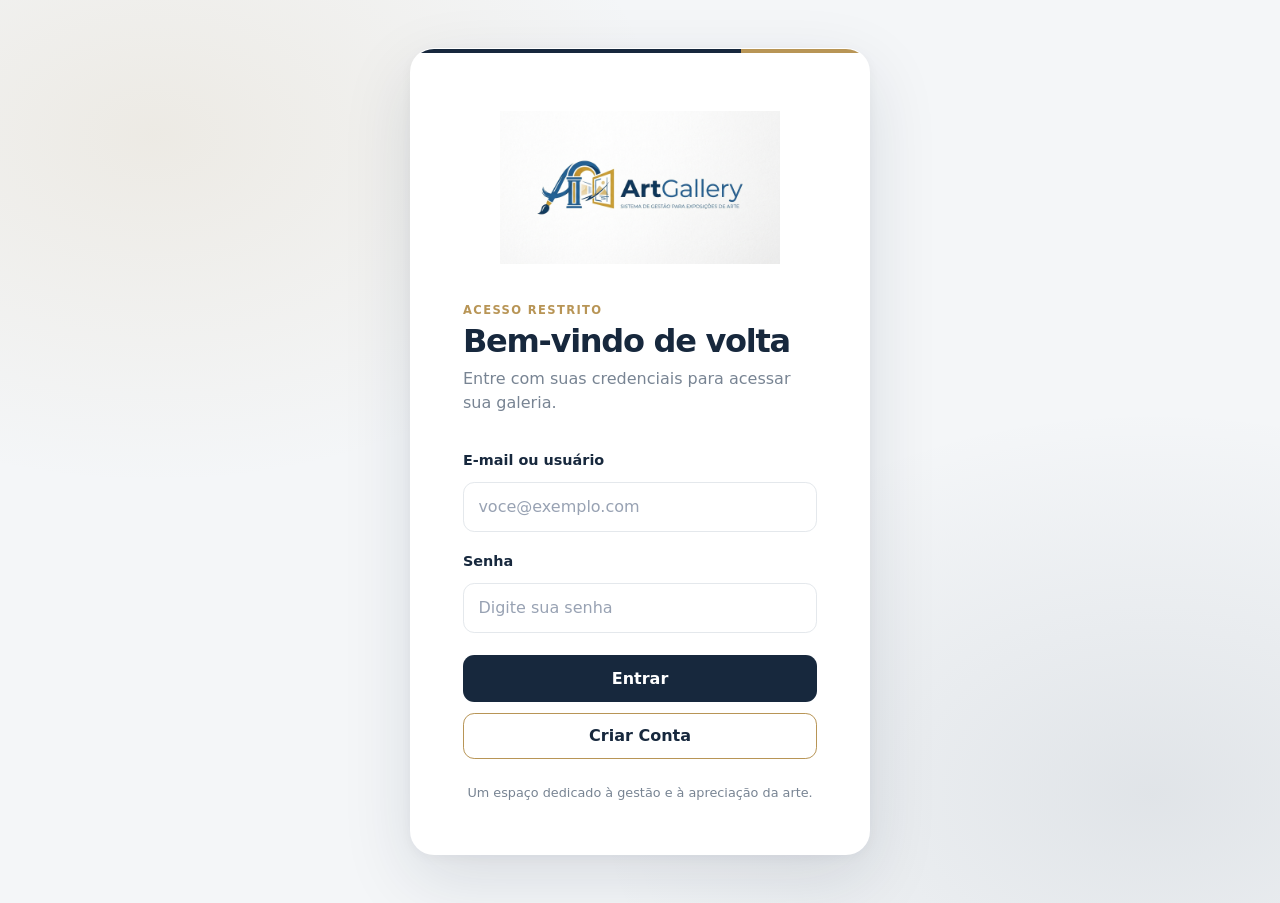
==== index.html @ b185a0e7 ":wq" ====
<!doctype html>
<html lang="pt-BR">
<head>
  <meta charset="utf-8">
  <meta name="viewport" content="width=device-width, initial-scale=1">
  <meta name="theme-color" content="#f4f6f8">
  <meta name="description" content="Acesse o ArtGallery, sistema de gestão para exposições de arte.">
  <title>Entrar | ArtGallery</title>
  <link rel="stylesheet" href="css/style.css">
  <script src="js/api.js" defer></script>
  <script src="js/login.js" defer></script>
</head>
<body class="auth-page">
  <main class="auth-card">
    <div class="logo-container">
      <img src="css/assets/logo.png" alt="ArtGallery Logo" class="logo-img">
    </div>

    <section id="login-view" class="auth-view" aria-labelledby="login-heading">
      <div class="page-heading">
        <p class="eyebrow">ACESSO RESTRITO</p>
        <h1 id="login-heading">Bem-vindo de volta</h1>
        <p class="muted">Entre com suas credenciais para acessar sua galeria.</p>
      </div>

      <form id="login-form" class="form-stack">
        <label for="username">E-mail ou usuário</label>
        <input id="username" name="username" type="text" autocomplete="username"
          placeholder="voce@exemplo.com" aria-describedby="login-message" required>

        <label for="password">Senha</label>
        <input id="password" name="password" type="password" autocomplete="current-password"
          placeholder="Digite sua senha" aria-describedby="login-message" required>

        <p id="login-message" class="message" role="alert" aria-live="polite" hidden></p>
        <button id="login-button" class="button button-primary button-wide" type="submit">
          Entrar
        </button>
        <button id="show-register" class="button button-outline button-wide" type="button">
          Criar Conta
        </button>
      </form>
    </section>

    <section id="register-view" class="auth-view" aria-labelledby="register-heading" hidden>
      <div class="page-heading">
        <p class="eyebrow">JUNTE-SE À GALERIA</p>
        <h1 id="register-heading">Cadastro de Novo Usuário</h1>
        <p class="muted">Crie seu acesso para acompanhar e gerir exposições.</p>
      </div>

      <form id="register-form" class="form-stack">
        <label for="register-name">Nome completo</label>
        <input id="register-name" name="nome" type="text" autocomplete="name"
          placeholder="Seu nome completo" required>

        <label for="register-cpf">CPF</label>
        <input id="register-cpf" name="cpf" type="text" inputmode="numeric"
          autocomplete="off" placeholder="000.000.000-00"
          aria-describedby="cpf-hint" maxlength="14" required>
        <small id="cpf-hint" class="muted">Digite os 11 números do CPF.</small>

        <label for="register-birthdate">Data de nascimento</label>
        <input id="register-birthdate" name="dataNascimento" type="date"
          autocomplete="bday" required>

        <label for="register-password">Senha</label>
        <input id="register-password" name="senha" type="password" autocomplete="new-password"
          placeholder="Crie uma senha" minlength="8" required>

        <label for="register-company-id">ID da empresa</label>
        <input id="register-company-id" name="empresa_id" type="number" inputmode="numeric"
          min="0" step="1" placeholder="Ex.: 1" required>

        <p id="register-message" class="message" role="status" aria-live="polite" hidden></p>
        <button id="register-button" class="button button-primary button-wide" type="submit">
          Cadastre-se
        </button>
        <button id="show-login" class="button button-outline button-wide" type="button">
          Já tenho uma conta. Voltar ao Login
        </button>
      </form>
    </section>

    <p class="auth-footnote">Um espaço dedicado à gestão e à apreciação da arte.</p>
  </main>
</body>
</html>
---- css/style.css ----
:root {
  color-scheme: light;
  --color-primary: #4f46e5;
  --color-primary-dark: #4338ca;
  --color-text: #172033;
  --color-muted: #667085;
  --color-surface: #ffffff;
  --color-background: #f4f7fb;
  --color-border: #e5e9f2;
  --color-danger: #b42318;
  --color-danger-background: #fef3f2;
  --font-family: Inter, ui-sans-serif, system-ui, -apple-system, BlinkMacSystemFont, "Segoe UI", sans-serif;
  --space-1: 0.5rem;
  --space-2: 1rem;
  --space-3: 1.5rem;
  --space-4: 2rem;
  --radius-card: 1.25rem;
  --shadow-card: 0 18px 50px rgb(23 32 51 / 8%);
}

* {
  box-sizing: border-box;
}

body {
  min-width: 320px;
  min-height: 100vh;
  margin: 0;
  background: var(--color-background);
  color: var(--color-text);
  font-family: var(--font-family);
  line-height: 1.5;
}

button,
input {
  font: inherit;
}

.auth-page {
  --color-primary: #b89556;
  --color-primary-dark: #a17d40;
  --color-text: #17283d;
  --color-muted: #788493;
  --color-surface: #fff;
  --color-background: #f4f6f8;
  --color-border: #e4e8ec;
  --shadow-card: 0 24px 70px rgb(20 37 56 / 12%), 0 3px 12px rgb(20 37 56 / 4%);

  display: grid;
  place-items: center;
  padding: clamp(1.25rem, 5vw, 3rem);
  background:
    radial-gradient(ellipse at 12% 15%, rgb(184 149 86 / 12%), transparent 32rem),
    radial-gradient(ellipse at 90% 88%, rgb(27 49 72 / 9%), transparent 35rem),
    var(--color-background);
}

.auth-card {
  position: relative;
  overflow: hidden;
  width: min(100%, 460px);
  padding: clamp(1.75rem, 7vw, 3.25rem);
  border: 1px solid rgb(255 255 255 / 90%);
  border-radius: 1.5rem;
  background: var(--color-surface);
  box-shadow: var(--shadow-card);
}

.auth-view[hidden] {
  display: none;
}

.auth-card::before {
  position: absolute;
  inset: 0 0 auto;
  height: 4px;
  background: linear-gradient(90deg, #17283d 0 72%, #b89556 72%);
  content: "";
}

.logo-container {
  width: 100%;
  margin: 10px auto 15px;
  text-align: center;
}

.logo-img {
  display: block;
  width: 85%;
  max-width: 280px;
  height: auto;
  margin: 0 auto;
  object-fit: contain;
}

.brand {
  display: inline-flex;
  align-items: center;
  gap: 0.7rem;
  color: var(--color-text);
  font-size: 1rem;
  font-weight: 750;
  text-decoration: none;
}

.brand-mark {
  display: grid;
  width: 2.25rem;
  height: 2.25rem;
  place-items: center;
  border-radius: 0.75rem;
  background: var(--color-primary);
  color: #fff;
  font-weight: 800;
}

.page-heading {
  margin: 2.4rem 0 1.65rem;
}

.page-heading h1 {
  margin: 0.25rem 0;
  font-size: clamp(1.7rem, 5vw, 2rem);
  letter-spacing: -0.04em;
  line-height: 1.15;
}

.eyebrow {
  margin: 0;
  color: var(--color-primary);
  font-size: 0.72rem;
  font-weight: 800;
  letter-spacing: 0.12em;
}

.muted {
  margin: 0.4rem 0 0;
  color: var(--color-muted);
}

.form-stack {
  display: grid;
  gap: 0.65rem;
}

.form-stack label {
  margin-top: 0.55rem;
  font-size: 0.9rem;
  font-weight: 650;
}

.form-stack input {
  width: 100%;
  min-height: 3rem;
  padding: 0.75rem 0.9rem;
  border: 1px solid var(--color-border);
  border-radius: 0.7rem;
  background: #fff;
  color: var(--color-text);
}

.form-stack input::placeholder {
  color: #98a2b3;
}

.form-stack input:focus {
  border-color: var(--color-primary);
  outline: 3px solid rgb(184 149 86 / 18%);
}

.button {
  display: inline-flex;
  min-height: 2.75rem;
  align-items: center;
  justify-content: center;
  padding: 0.65rem 1.1rem;
  border: 1px solid transparent;
  border-radius: 0.7rem;
  cursor: pointer;
  font-weight: 700;
  transition: background-color 140ms ease, transform 140ms ease;
}

.button:hover:not(:disabled) {
  transform: translateY(-1px);
}

.button:focus-visible {
  outline: 3px solid rgb(184 149 86 / 35%);
  outline-offset: 2px;
}

.button:disabled {
  cursor: wait;
  opacity: 0.7;
}

.button-primary {
  margin-top: 0.75rem;
  background: #17283d;
  color: #fff;
}

.button-primary:hover:not(:disabled) {
  background: #b89556;
  color: #17283d;
}

.button-outline {
  border-color: #b89556;
  background: transparent;
  color: #17283d;
}

.button-outline:hover:not(:disabled) {
  background: rgb(184 149 86 / 10%);
}

.button-secondary {
  border-color: var(--color-border);
  background: var(--color-surface);
  color: var(--color-text);
}

.button-secondary:hover {
  background: #f8f9fc;
}

.button-wide {
  width: 100%;
}

.message {
  margin: 0;
  color: var(--color-muted);
  font-size: 0.9rem;
}

.message-error {
  padding: 0.7rem 0.8rem;
  border-radius: 0.65rem;
  background: var(--color-danger-background);
  color: var(--color-danger);
}

.message-success {
  padding: 0.7rem 0.8rem;
  border-radius: 0.65rem;
  background: #edf7f0;
  color: #23613a;
}

.auth-footnote {
  margin: var(--space-3) 0 0;
  color: var(--color-muted);
  font-size: 0.8rem;
  text-align: center;
}

@media (max-width: 420px) {
  .auth-card {
    padding: 1.5rem 1.25rem;
    border-radius: 1.15rem;
  }

  .page-heading {
    margin-top: 2rem;
  }
}

.dashboard-page {
  --color-primary: #b89556;
  --color-primary-dark: #a17d40;
  --color-text: #17283d;
  --color-muted: #788493;
  --color-surface: #fff;
  --color-background: #f4f6f8;
  --color-border: #e4e8ec;
  --shadow-card: 0 18px 50px rgb(20 37 56 / 8%);

  min-height: 100vh;
  background:
    radial-gradient(ellipse at 92% 0%, rgb(184 149 86 / 8%), transparent 36rem),
    var(--color-background);
}

.sidebar {
  position: fixed;
  z-index: 2;
  inset: 0 auto 0 0;
  display: flex;
  width: 270px;
  flex-direction: column;
  overflow-y: auto;
  padding: 2rem 1.15rem 1.25rem;
  background: #17283d;
  color: #fff;
}

.sidebar-brand {
  display: grid;
  gap: 0.3rem;
  padding: 0 0.8rem 2rem;
  color: #fff;
  text-decoration: none;
}

.sidebar-brand-name {
  font-family: Georgia, "Times New Roman", serif;
  font-size: 1.75rem;
  font-weight: 700;
  letter-spacing: -0.04em;
}

.sidebar-brand-name span {
  color: #d3b779;
}

.sidebar-brand-caption,
.sidebar-label {
  color: #b8c2ce;
  font-size: 0.64rem;
  font-weight: 700;
  letter-spacing: 0.14em;
}

.sidebar-brand-caption {
  color: #d3b779;
}

.sidebar-label {
  margin: 0 0 0.65rem;
  padding: 0 0.8rem;
}

.sidebar-nav {
  display: grid;
  gap: 0.35rem;
}

.nav-link {
  display: flex;
  align-items: center;
  gap: 0.85rem;
  min-height: 2.85rem;
  padding: 0.65rem 0.8rem;
  border: 0;
  border-radius: 0.7rem;
  background: transparent;
  color: #dce3eb;
  cursor: pointer;
  font: inherit;
  font-size: 0.88rem;
  text-align: left;
  text-decoration: none;
  transition: background-color 140ms ease, color 140ms ease;
}

.nav-link:hover,
.nav-link:focus-visible {
  background: rgb(255 255 255 / 8%);
  color: #fff;
}

.nav-link:focus-visible {
  outline: 2px solid #d3b779;
  outline-offset: 2px;
}

.nav-link.is-active {
  background: rgb(211 183 121 / 15%);
  color: #f2d896;
  font-weight: 700;
}

.nav-icon {
  display: inline-grid;
  width: 1.35rem;
  flex: 0 0 1.35rem;
  place-items: center;
  color: #d3b779;
  font-size: 1.05rem;
}

.sidebar-footer {
  display: grid;
  gap: 0.75rem;
  margin-top: auto;
}

.sidebar-footer-note {
  padding: 0 0.8rem;
  color: #aeb9c6;
  font-family: Georgia, "Times New Roman", serif;
  font-size: 0.9rem;
  font-style: italic;
}

.nav-logout {
  width: 100%;
  border-top: 1px solid rgb(255 255 255 / 12%);
  border-radius: 0;
  padding-top: 1rem;
}

.dashboard-main {
  width: min(100% - 270px, 1500px);
  min-height: 100vh;
  margin-left: 270px;
  padding: clamp(2rem, 5vw, 4.5rem);
}

.dashboard-section[hidden] {
  display: none;
}

.dashboard-heading {
  margin: 0 0 2rem;
}

.panel {
  padding: clamp(1.25rem, 4vw, 2rem);
  border: 1px solid var(--color-border);
  border-radius: var(--radius-card);
  background: var(--color-surface);
  box-shadow: var(--shadow-card);
}

.panel h2,
.dashboard-welcome h2 {
  margin: 0.3rem 0 0;
  font-size: 1.2rem;
}

.panel-heading {
  margin-bottom: var(--space-2);
}

.panel-heading h2 {
  margin: 0;
  font-size: 1.2rem;
}

.artists-form-panel,
.artists-list-panel,
.catalog-form-panel,
.catalog-list-panel {
  margin-bottom: 1.5rem;
}

.artist-form {
  display: grid;
  grid-template-columns: repeat(2, minmax(0, 1fr));
  gap: 0.65rem 1rem;
}

.artist-form label {
  align-self: end;
  font-size: 0.9rem;
  font-weight: 650;
}

.artist-form input {
  width: 100%;
  min-height: 3rem;
  padding: 0.7rem 0.85rem;
  border: 1px solid var(--color-border);
  border-radius: 0.7rem;
  background: #fff;
  color: var(--color-text);
}

.artist-form input:focus {
  border-color: var(--color-primary);
  outline: 3px solid rgb(184 149 86 / 18%);
}

.artist-form .message,
.artist-form-actions {
  grid-column: 1 / -1;
}

.artist-form-actions {
  display: flex;
  flex-wrap: wrap;
  gap: 0.75rem;
}

.catalog-form {
  display: grid;
  grid-template-columns: repeat(2, minmax(0, 1fr));
  gap: 0.65rem 1rem;
}

.catalog-form label {
  align-self: end;
  font-size: 0.9rem;
  font-weight: 650;
}

.catalog-form input {
  width: 100%;
  min-height: 3rem;
  padding: 0.7rem 0.85rem;
  border: 1px solid var(--color-border);
  border-radius: 0.7rem;
  background: #fff;
  color: var(--color-text);
}

.catalog-form input:focus {
  border-color: var(--color-primary);
  outline: 3px solid rgb(184 149 86 / 18%);
}

.catalog-form .message,
.catalog-form-actions {
  grid-column: 1 / -1;
}

.catalog-form-actions {
  display: flex;
  flex-wrap: wrap;
  gap: 0.75rem;
}

.artists-list-panel .table-wrapper {
  margin-top: 1rem;
}

.catalog-list-panel .table-wrapper {
  margin-top: 1rem;
}

.table-actions {
  display: flex;
  gap: 0.5rem;
}

.button-small {
  min-height: 2.2rem;
  padding: 0.4rem 0.7rem;
  font-size: 0.82rem;
}

.button-danger {
  border-color: #f0c5c1;
  background: #fff;
  color: var(--color-danger);
}

.button-danger:hover:not(:disabled) {
  background: var(--color-danger-background);
}

.table-empty-cell {
  padding: 1.5rem 1rem;
  color: var(--color-muted);
  text-align: center;
}

.card-grid {
  display: grid;
  grid-template-columns: repeat(auto-fit, minmax(min(100%, 210px), 1fr));
  gap: var(--space-2);
  margin-top: var(--space-2);
}

.data-card {
  min-width: 0;
  padding: 1rem;
  border: 1px solid var(--color-border);
  border-radius: 0.85rem;
  background: #fcfcfe;
}

.data-card dt {
  overflow-wrap: anywhere;
  color: var(--color-muted);
  font-size: 0.8rem;
  font-weight: 650;
}

.data-card dd {
  margin: 0.45rem 0 0;
  overflow-wrap: anywhere;
  font-weight: 650;
}

.dashboard-welcome {
  margin-top: 1.5rem;
  border-left: 4px solid #b89556;
  background: linear-gradient(110deg, #fff, #fbf8f1);
}

.dashboard-welcome .muted,
.module-panel .muted {
  margin-top: 0.65rem;
}

.module-panel {
  min-height: 210px;
  border-top: 3px solid #b89556;
}

.module-icon {
  display: inline-grid;
  width: 2.5rem;
  height: 2.5rem;
  margin-bottom: 1rem;
  place-items: center;
  border-radius: 0.8rem;
  background: #f6f0e4;
  color: #a17d40;
  font-size: 1.3rem;
}

.table-wrapper {
  overflow-x: auto;
  border: 1px solid var(--color-border);
  border-radius: 0.85rem;
}

table {
  width: 100%;
  border-collapse: collapse;
  text-align: left;
}

th,
td {
  padding: 0.85rem 1rem;
  border-bottom: 1px solid var(--color-border);
}

th {
  background: #f8f9fc;
  color: var(--color-muted);
  font-size: 0.8rem;
  font-weight: 700;
}

tbody tr:last-child td {
  border-bottom: 0;
}

@media (max-width: 760px) {
  .sidebar {
    position: sticky;
    inset: 0 0 auto;
    width: 100%;
    padding: 0.9rem 1rem 0.75rem;
  }

  @media (max-width: 560px) {
    .artist-form {
      grid-template-columns: minmax(0, 1fr);
    }

    .artist-form label {
      margin-top: 0.35rem;
    }

    .artist-form .message,
    .artist-form-actions {
      grid-column: auto;
    }

    .catalog-form {
      grid-template-columns: minmax(0, 1fr);
    }

    .catalog-form label {
      margin-top: 0.35rem;
    }

    .catalog-form .message,
    .catalog-form-actions {
      grid-column: auto;
    }
  }

  .sidebar-brand {
    padding: 0 0.25rem 0.85rem;
  }

  .sidebar-brand-name {
    font-size: 1.45rem;
  }

  .sidebar-label,
  .sidebar-footer-note {
    display: none;
  }

  .sidebar-nav {
    display: flex;
    gap: 0.35rem;
    overflow-x: auto;
    padding: 0.15rem 0 0.4rem;
    scrollbar-width: thin;
  }

  .nav-link {
    min-height: 2.55rem;
    flex: 0 0 auto;
    padding: 0.55rem 0.7rem;
    font-size: 0.82rem;
  }

  .sidebar-footer {
    position: absolute;
    top: 0.85rem;
    right: 1rem;
    margin: 0;
  }

  .nav-logout {
    width: auto;
    min-height: 2.45rem;
    border: 1px solid rgb(255 255 255 / 18%);
    border-radius: 0.65rem;
    padding: 0.45rem 0.7rem;
  }

  .dashboard-main {
    width: 100%;
    min-height: auto;
    margin-left: 0;
    padding: 2rem clamp(1rem, 5vw, 2.5rem);
  }
}

@media (max-width: 480px) {
  .sidebar {
    padding-right: 0.75rem;
    padding-left: 0.75rem;
  }

  .sidebar-footer {
    right: 0.75rem;
  }

  .nav-logout {
    gap: 0.45rem;
    padding-right: 0.55rem;
    padding-left: 0.55rem;
  }

  .nav-logout .nav-icon {
    width: auto;
    flex-basis: auto;
  }
}

@media (prefers-reduced-motion: reduce) {
  *,
  *::before,
  *::after {
    scroll-behavior: auto !important;
    transition-duration: 0.01ms !important;
  }
}
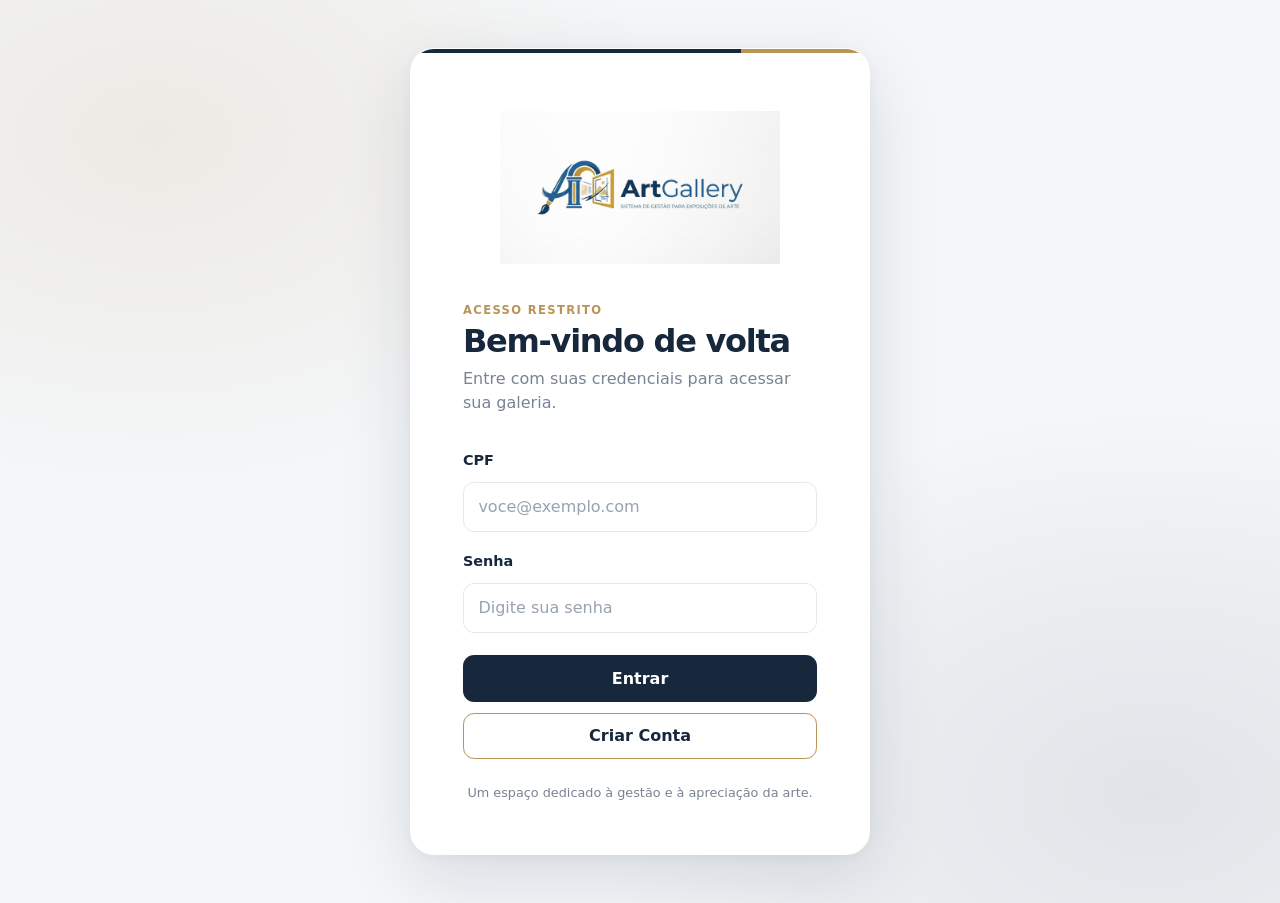
==== commit 0e7fd630: "ajustes na tela de front end" ====
--- a/index.html
+++ b/index.html
@@ -24,7 +24,7 @@
       </div>
 
       <form id="login-form" class="form-stack">
-        <label for="username">E-mail ou usuário</label>
+        <label for="username">CPF</label>
         <input id="username" name="username" type="text" autocomplete="username"
           placeholder="voce@exemplo.com" aria-describedby="login-message" required>
 
--- a/css/style.css
+++ b/css/style.css
@@ -33,7 +33,8 @@
 }
 
 button,
-input {
+input,
+select {
   font: inherit;
 }
 
@@ -560,6 +561,62 @@
   text-align: center;
 }
 
+.insurance-panel {
+  max-width: 760px;
+}
+
+.insurance-report-form {
+  display: grid;
+  grid-template-columns: minmax(0, 1fr) auto;
+  align-items: end;
+  gap: 0.65rem 1rem;
+}
+
+.insurance-report-form label {
+  grid-column: 1 / -1;
+  font-size: 0.9rem;
+  font-weight: 650;
+}
+
+.insurance-report-form select {
+  width: 100%;
+  min-height: 3rem;
+  padding: 0.7rem 0.85rem;
+  border: 1px solid var(--color-border);
+  border-radius: 0.7rem;
+  background: #fff;
+  color: var(--color-text);
+}
+
+.insurance-report-form select:focus {
+  border-color: var(--color-primary);
+  outline: 3px solid rgb(184 149 86 / 18%);
+}
+
+.insurance-total-result {
+  margin-top: 1.5rem;
+  padding: 1.25rem 1.4rem;
+  border: 1px solid #e8dfcb;
+  border-radius: 0.9rem;
+  background: linear-gradient(110deg, #fff, #fbf8f1);
+}
+
+.insurance-total-label {
+  margin: 0;
+  color: var(--color-muted);
+  font-size: 0.9rem;
+  font-weight: 650;
+}
+
+.insurance-total-value {
+  margin: 0.35rem 0 0;
+  color: var(--color-text);
+  font-size: clamp(1.7rem, 5vw, 2.35rem);
+  font-weight: 800;
+  letter-spacing: -0.035em;
+  font-variant-numeric: tabular-nums;
+}
+
 .card-grid {
   display: grid;
   grid-template-columns: repeat(auto-fit, minmax(min(100%, 210px), 1fr));
@@ -645,7 +702,7 @@
   border-bottom: 0;
 }
 
-@media (max-width: 760px) {
+@media (max-width: 960px) {
   .sidebar {
     position: sticky;
     inset: 0 0 auto;
@@ -677,6 +734,14 @@
 
     .catalog-form .message,
     .catalog-form-actions {
+      grid-column: auto;
+    }
+
+    .insurance-report-form {
+      grid-template-columns: minmax(0, 1fr);
+    }
+
+    .insurance-report-form label {
       grid-column: auto;
     }
   }
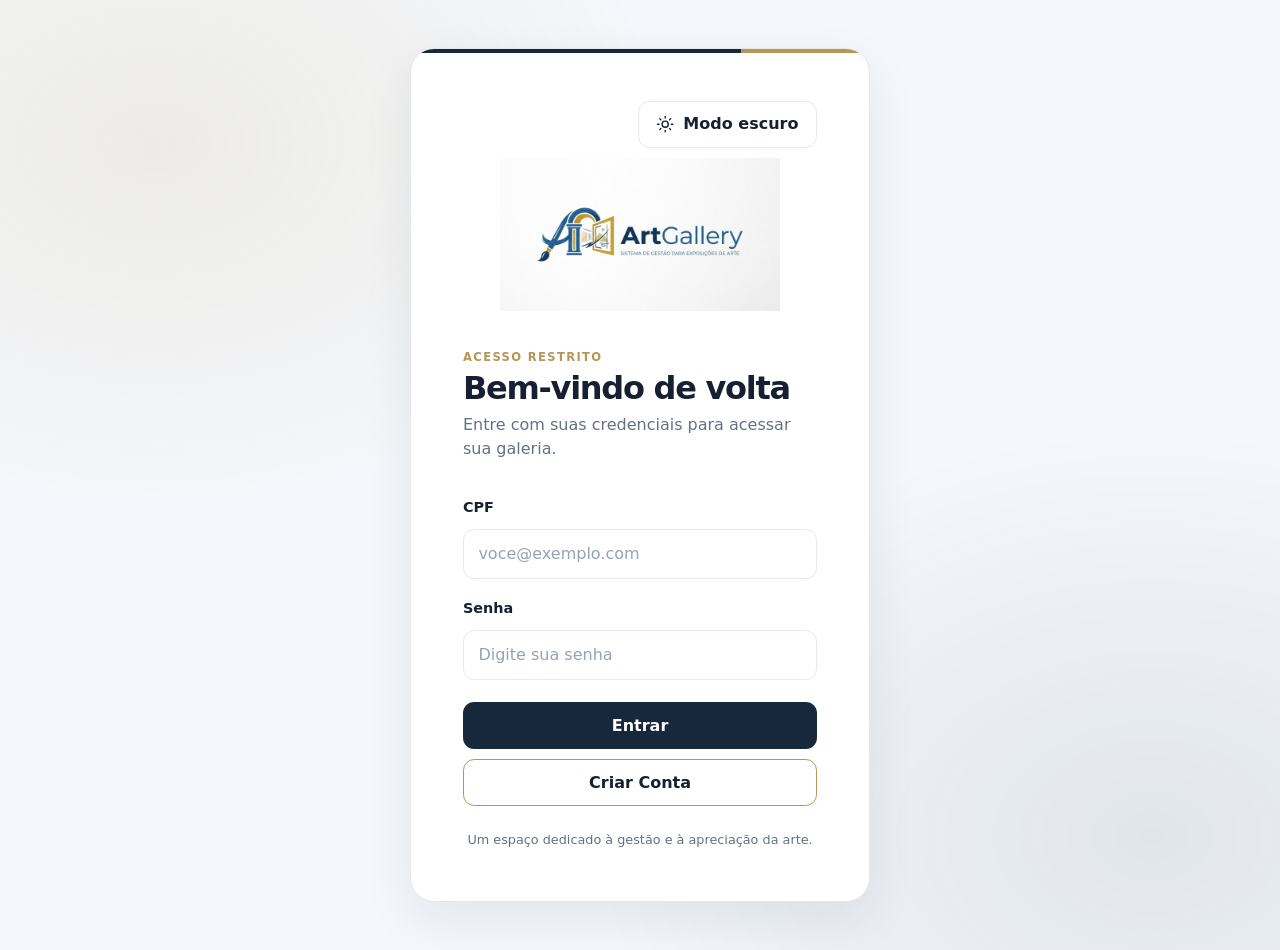
==== commit 6033d799: "Ajustes na tela de dashboard e inclusão do modo escuro" ====
--- a/index.html
+++ b/index.html
@@ -6,12 +6,33 @@
   <meta name="theme-color" content="#f4f6f8">
   <meta name="description" content="Acesse o ArtGallery, sistema de gestão para exposições de arte.">
   <title>Entrar | ArtGallery</title>
+  <script>
+    (() => {
+      const savedTheme = localStorage.getItem("theme");
+      const systemPrefersDark = window.matchMedia("(prefers-color-scheme: dark)").matches;
+      document.documentElement.dataset.theme = savedTheme || (systemPrefersDark ? "dark" : "light");
+    })();
+  </script>
   <link rel="stylesheet" href="css/style.css">
+  <script type="module" src="js/theme-toggle.js"></script>
   <script src="js/api.js" defer></script>
   <script src="js/login.js" defer></script>
 </head>
 <body class="auth-page">
   <main class="auth-card">
+    <div class="auth-toolbar">
+      <button class="theme-toggle button button-secondary" type="button" data-theme-toggle
+        aria-label="Ativar modo escuro" aria-pressed="false">
+        <svg class="theme-icon theme-icon-sun" viewBox="0 0 24 24" aria-hidden="true">
+          <circle cx="12" cy="12" r="4"></circle>
+          <path d="M12 2v2m0 16v2M4.93 4.93l1.42 1.42m11.3 11.3 1.42 1.42M2 12h2m16 0h2M4.93 19.07l1.42-1.42m11.3-11.3 1.42-1.42"></path>
+        </svg>
+        <svg class="theme-icon theme-icon-moon" viewBox="0 0 24 24" aria-hidden="true">
+          <path d="M20.9 13A9 9 0 0 1 11 3.1 9 9 0 1 0 20.9 13Z"></path>
+        </svg>
+        <span data-theme-label>Modo escuro</span>
+      </button>
+    </div>
     <div class="logo-container">
       <img src="css/assets/logo.png" alt="ArtGallery Logo" class="logo-img">
     </div>
--- a/css/style.css
+++ b/css/style.css
@@ -1,12 +1,28 @@
 :root {
   color-scheme: light;
-  --color-primary: #4f46e5;
-  --color-primary-dark: #4338ca;
-  --color-text: #172033;
-  --color-muted: #667085;
-  --color-surface: #ffffff;
-  --color-background: #f4f7fb;
-  --color-border: #e5e9f2;
+  --bg-primary: #f4f7fb;
+  --text-primary: #172033;
+  --text-secondary: #667085;
+  --card-bg: #ffffff;
+  --border-color: #e5e9f2;
+  --accent-color: #b89556;
+  --accent-color-hover: #a17d40;
+  --color-primary: var(--accent-color);
+  --color-primary-dark: var(--accent-color-hover);
+  --color-text: var(--text-primary);
+  --color-muted: var(--text-secondary);
+  --color-surface: var(--card-bg);
+  --color-background: var(--bg-primary);
+  --color-border: var(--border-color);
+  --color-input-bg: #ffffff;
+  --color-soft-surface: #fcfcfe;
+  --color-hover-surface: #f8f9fc;
+  --color-border-strong: #e4e8ec;
+  --color-placeholder: #98a2b3;
+  --color-accent-soft: #fbf8f1;
+  --color-accent-border: #e8dfcb;
+  --color-success: #23613a;
+  --color-success-background: #edf7f0;
   --color-danger: #b42318;
   --color-danger-background: #fef3f2;
   --font-family: Inter, ui-sans-serif, system-ui, -apple-system, BlinkMacSystemFont, "Segoe UI", sans-serif;
@@ -18,8 +34,38 @@
   --shadow-card: 0 18px 50px rgb(23 32 51 / 8%);
 }
 
+:root[data-theme="dark"] {
+  color-scheme: dark;
+  --bg-primary: #111827;
+  --text-primary: #e6eaf0;
+  --text-secondary: #a7b1c2;
+  --card-bg: #1b2533;
+  --border-color: #354154;
+  --accent-color: #d3b779;
+  --accent-color-hover: #e5ca8e;
+  --color-primary: var(--accent-color);
+  --color-primary-dark: var(--accent-color-hover);
+  --color-input-bg: #151e2b;
+  --color-soft-surface: #202b3a;
+  --color-hover-surface: #263244;
+  --color-border-strong: #354154;
+  --color-placeholder: #8d99aa;
+  --color-accent-soft: #302d27;
+  --color-accent-border: #554a35;
+  --color-success: #8ad1a0;
+  --color-success-background: #193326;
+  --color-danger: #ff9a91;
+  --color-danger-background: #3a2428;
+  --shadow-card: 0 18px 50px rgb(0 0 0 / 24%);
+}
+
 * {
   box-sizing: border-box;
+}
+
+html {
+  min-height: 100%;
+  background: var(--bg-primary);
 }
 
 body {
@@ -30,6 +76,7 @@
   color: var(--color-text);
   font-family: var(--font-family);
   line-height: 1.5;
+  transition: background-color 200ms ease, color 200ms ease;
 }
 
 button,
@@ -39,14 +86,8 @@
 }
 
 .auth-page {
-  --color-primary: #b89556;
-  --color-primary-dark: #a17d40;
-  --color-text: #17283d;
-  --color-muted: #788493;
-  --color-surface: #fff;
-  --color-background: #f4f6f8;
-  --color-border: #e4e8ec;
-  --shadow-card: 0 24px 70px rgb(20 37 56 / 12%), 0 3px 12px rgb(20 37 56 / 4%);
+  --color-primary: var(--accent-color);
+  --color-primary-dark: var(--accent-color-hover);
 
   display: grid;
   place-items: center;
@@ -62,10 +103,44 @@
   overflow: hidden;
   width: min(100%, 460px);
   padding: clamp(1.75rem, 7vw, 3.25rem);
-  border: 1px solid rgb(255 255 255 / 90%);
+  border: 1px solid var(--color-border-strong);
   border-radius: 1.5rem;
   background: var(--color-surface);
   box-shadow: var(--shadow-card);
+  transition: background-color 200ms ease, border-color 200ms ease, color 200ms ease;
+}
+
+.auth-toolbar {
+  display: flex;
+  justify-content: flex-end;
+  margin-bottom: 0.5rem;
+}
+
+.theme-toggle {
+  gap: 0.55rem;
+}
+
+.theme-icon {
+  width: 1.15rem;
+  height: 1.15rem;
+  flex: 0 0 1.15rem;
+  fill: none;
+  stroke: currentColor;
+  stroke-linecap: round;
+  stroke-linejoin: round;
+  stroke-width: 1.8;
+}
+
+.theme-icon-moon {
+  display: none;
+}
+
+:root[data-theme="dark"] .theme-icon-sun {
+  display: none;
+}
+
+:root[data-theme="dark"] .theme-icon-moon {
+  display: block;
 }
 
 .auth-view[hidden] {
@@ -157,12 +232,13 @@
   padding: 0.75rem 0.9rem;
   border: 1px solid var(--color-border);
   border-radius: 0.7rem;
-  background: #fff;
+  background: var(--color-input-bg);
   color: var(--color-text);
+  transition: background-color 200ms ease, border-color 200ms ease, color 200ms ease;
 }
 
 .form-stack input::placeholder {
-  color: #98a2b3;
+  color: var(--color-placeholder);
 }
 
 .form-stack input:focus {
@@ -180,7 +256,7 @@
   border-radius: 0.7rem;
   cursor: pointer;
   font-weight: 700;
-  transition: background-color 140ms ease, transform 140ms ease;
+  transition: background-color 200ms ease, color 200ms ease, border-color 200ms ease, transform 140ms ease;
 }
 
 .button:hover:not(:disabled) {
@@ -201,6 +277,7 @@
   margin-top: 0.75rem;
   background: #17283d;
   color: #fff;
+  transition: background-color 200ms ease, color 200ms ease, border-color 200ms ease, transform 140ms ease;
 }
 
 .button-primary:hover:not(:disabled) {
@@ -211,7 +288,7 @@
 .button-outline {
   border-color: #b89556;
   background: transparent;
-  color: #17283d;
+  color: var(--color-text);
 }
 
 .button-outline:hover:not(:disabled) {
@@ -222,10 +299,11 @@
   border-color: var(--color-border);
   background: var(--color-surface);
   color: var(--color-text);
+  transition: background-color 200ms ease, border-color 200ms ease, color 200ms ease;
 }
 
 .button-secondary:hover {
-  background: #f8f9fc;
+  background: var(--color-hover-surface);
 }
 
 .button-wide {
@@ -248,8 +326,8 @@
 .message-success {
   padding: 0.7rem 0.8rem;
   border-radius: 0.65rem;
-  background: #edf7f0;
-  color: #23613a;
+  background: var(--color-success-background);
+  color: var(--color-success);
 }
 
 .auth-footnote {
@@ -271,14 +349,8 @@
 }
 
 .dashboard-page {
-  --color-primary: #b89556;
-  --color-primary-dark: #a17d40;
-  --color-text: #17283d;
-  --color-muted: #788493;
-  --color-surface: #fff;
-  --color-background: #f4f6f8;
-  --color-border: #e4e8ec;
-  --shadow-card: 0 18px 50px rgb(20 37 56 / 8%);
+  --color-primary: var(--accent-color);
+  --color-primary-dark: var(--accent-color-hover);
 
   min-height: 100vh;
   background:
@@ -426,6 +498,14 @@
   border-radius: var(--radius-card);
   background: var(--color-surface);
   box-shadow: var(--shadow-card);
+  transition: background-color 200ms ease, border-color 200ms ease, color 200ms ease;
+}
+
+.data-card,
+.artist-form input,
+.catalog-form input,
+th {
+  transition: background-color 200ms ease, border-color 200ms ease, color 200ms ease;
 }
 
 .panel h2,
@@ -448,6 +528,43 @@
 .catalog-form-panel,
 .catalog-list-panel {
   margin-bottom: 1.5rem;
+}
+
+.overview-panel {
+  margin-top: 1.5rem;
+}
+
+.overview-card h3 {
+  margin: 0;
+  color: var(--color-muted);
+  font-size: 0.85rem;
+  font-weight: 650;
+}
+
+.overview-card .overview-metric-value {
+  margin: 0.6rem 0 0;
+  color: var(--color-text);
+  font-size: 1.3rem;
+  font-weight: 800;
+  font-variant-numeric: tabular-nums;
+}
+
+.overview-card .overview-metric-value.overview-metric-error {
+  color: var(--color-danger);
+  font-size: 1rem;
+}
+
+.overview-card-note {
+  margin: 0.35rem 0 0;
+  color: var(--color-muted);
+  font-size: 0.8rem;
+}
+
+.overview-quick-links {
+  display: flex;
+  flex-wrap: wrap;
+  gap: 0.65rem;
+  margin-top: 1.25rem;
 }
 
 .artist-form {
@@ -468,8 +585,9 @@
   padding: 0.7rem 0.85rem;
   border: 1px solid var(--color-border);
   border-radius: 0.7rem;
-  background: #fff;
+  background: var(--color-input-bg);
   color: var(--color-text);
+  transition: background-color 200ms ease, border-color 200ms ease, color 200ms ease;
 }
 
 .artist-form input:focus {
@@ -506,8 +624,9 @@
   padding: 0.7rem 0.85rem;
   border: 1px solid var(--color-border);
   border-radius: 0.7rem;
-  background: #fff;
+  background: var(--color-input-bg);
   color: var(--color-text);
+  transition: background-color 200ms ease, border-color 200ms ease, color 200ms ease;
 }
 
 .catalog-form input:focus {
@@ -547,7 +666,7 @@
 
 .button-danger {
   border-color: #f0c5c1;
-  background: #fff;
+  background: var(--color-surface);
   color: var(--color-danger);
 }
 
@@ -562,43 +681,29 @@
 }
 
 .insurance-panel {
-  max-width: 760px;
+  max-width: 1200px;
 }
 
 .insurance-report-form {
+  display: flex;
+  justify-content: flex-end;
+}
+
+.insurance-total-result {
   display: grid;
-  grid-template-columns: minmax(0, 1fr) auto;
-  align-items: end;
-  gap: 0.65rem 1rem;
-}
-
-.insurance-report-form label {
-  grid-column: 1 / -1;
-  font-size: 0.9rem;
-  font-weight: 650;
-}
-
-.insurance-report-form select {
-  width: 100%;
-  min-height: 3rem;
-  padding: 0.7rem 0.85rem;
-  border: 1px solid var(--color-border);
-  border-radius: 0.7rem;
-  background: #fff;
-  color: var(--color-text);
-}
-
-.insurance-report-form select:focus {
-  border-color: var(--color-primary);
-  outline: 3px solid rgb(184 149 86 / 18%);
-}
-
-.insurance-total-result {
+  grid-template-columns: 1fr auto;
+  align-items: baseline;
+  gap: 0.35rem 1rem;
   margin-top: 1.5rem;
   padding: 1.25rem 1.4rem;
-  border: 1px solid #e8dfcb;
+  border: 1px solid var(--color-accent-border);
   border-radius: 0.9rem;
-  background: linear-gradient(110deg, #fff, #fbf8f1);
+  background: linear-gradient(110deg, var(--color-surface), var(--color-accent-soft));
+  transition: background-color 200ms ease, border-color 200ms ease, color 200ms ease;
+}
+
+.insurance-total-result[hidden] {
+  display: none;
 }
 
 .insurance-total-label {
@@ -608,7 +713,14 @@
   font-weight: 650;
 }
 
+.insurance-artwork-count {
+  margin: 0;
+  text-align: right;
+  font-weight: 700;
+}
+
 .insurance-total-value {
+  grid-column: 1 / -1;
   margin: 0.35rem 0 0;
   color: var(--color-text);
   font-size: clamp(1.7rem, 5vw, 2.35rem);
@@ -617,6 +729,15 @@
   font-variant-numeric: tabular-nums;
 }
 
+.insurance-table-wrapper {
+  margin-top: 1rem;
+}
+
+.insurance-table-wrapper td:last-child {
+  white-space: nowrap;
+  font-variant-numeric: tabular-nums;
+}
+
 .card-grid {
   display: grid;
   grid-template-columns: repeat(auto-fit, minmax(min(100%, 210px), 1fr));
@@ -629,7 +750,7 @@
   padding: 1rem;
   border: 1px solid var(--color-border);
   border-radius: 0.85rem;
-  background: #fcfcfe;
+  background: var(--color-soft-surface);
 }
 
 .data-card dt {
@@ -648,7 +769,8 @@
 .dashboard-welcome {
   margin-top: 1.5rem;
   border-left: 4px solid #b89556;
-  background: linear-gradient(110deg, #fff, #fbf8f1);
+  background: linear-gradient(110deg, var(--color-surface), var(--color-accent-soft));
+  transition: background-color 200ms ease, border-color 200ms ease, color 200ms ease;
 }
 
 .dashboard-welcome .muted,
@@ -668,8 +790,8 @@
   margin-bottom: 1rem;
   place-items: center;
   border-radius: 0.8rem;
-  background: #f6f0e4;
-  color: #a17d40;
+  background: var(--color-accent-soft);
+  color: var(--color-primary-dark);
   font-size: 1.3rem;
 }
 
@@ -692,7 +814,7 @@
 }
 
 th {
-  background: #f8f9fc;
+  background: var(--color-hover-surface);
   color: var(--color-muted);
   font-size: 0.8rem;
   font-weight: 700;
@@ -737,12 +859,8 @@
       grid-column: auto;
     }
 
-    .insurance-report-form {
-      grid-template-columns: minmax(0, 1fr);
-    }
-
-    .insurance-report-form label {
-      grid-column: auto;
+    .insurance-report-form .button {
+      width: 100%;
     }
   }
 
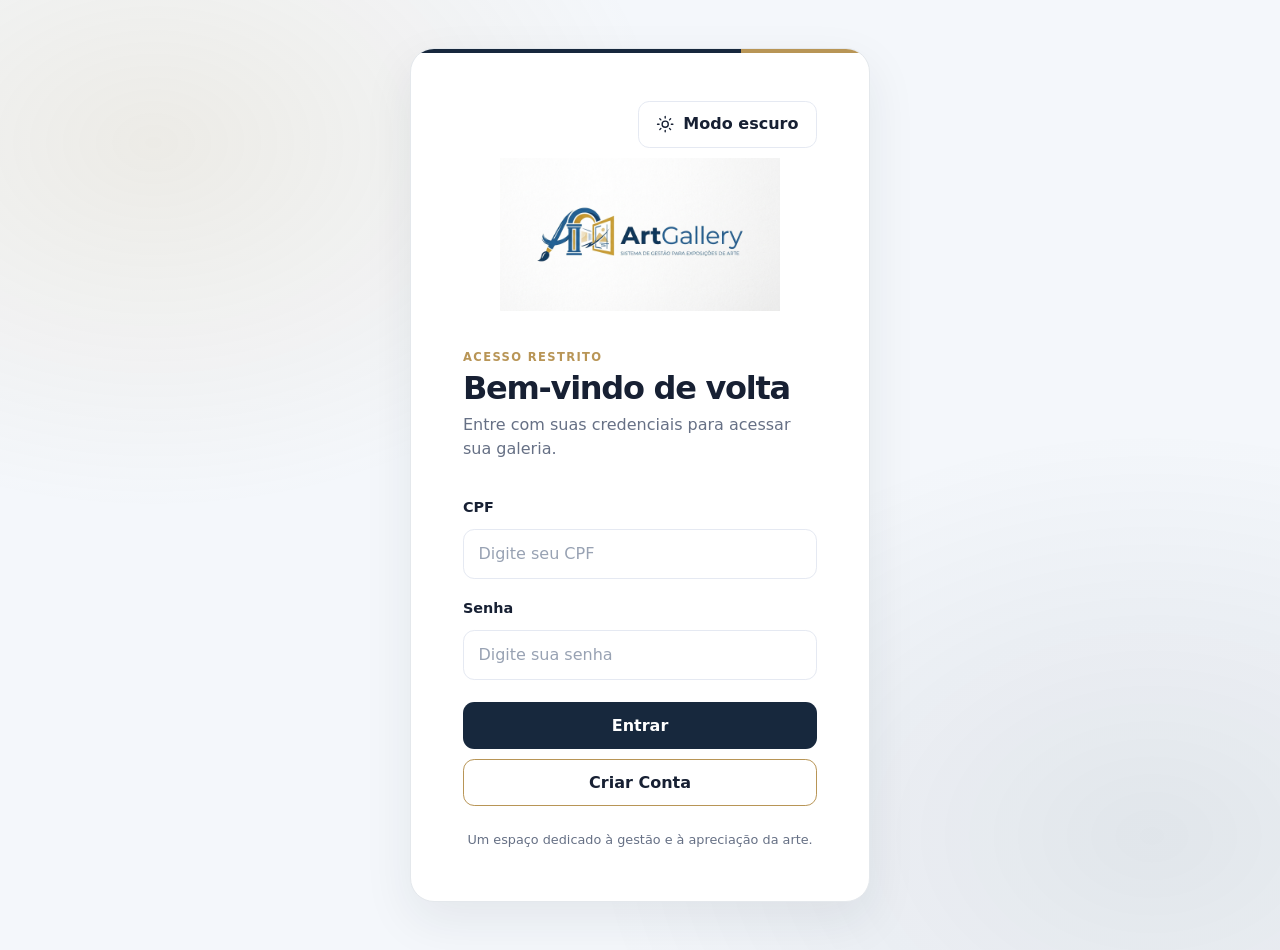
==== commit 4fe1a865: "Atualiza projeto conforme alteracoes no VS Code" ====
--- a/index.html
+++ b/index.html
@@ -6,13 +6,7 @@
   <meta name="theme-color" content="#f4f6f8">
   <meta name="description" content="Acesse o ArtGallery, sistema de gestão para exposições de arte.">
   <title>Entrar | ArtGallery</title>
-  <script>
-    (() => {
-      const savedTheme = localStorage.getItem("theme");
-      const systemPrefersDark = window.matchMedia("(prefers-color-scheme: dark)").matches;
-      document.documentElement.dataset.theme = savedTheme || (systemPrefersDark ? "dark" : "light");
-    })();
-  </script>
+  <script src="js/theme-init.js"></script>
   <link rel="stylesheet" href="css/style.css">
   <script type="module" src="js/theme-toggle.js"></script>
   <script src="js/api.js" defer></script>
@@ -47,7 +41,7 @@
       <form id="login-form" class="form-stack">
         <label for="username">CPF</label>
         <input id="username" name="username" type="text" autocomplete="username"
-          placeholder="voce@exemplo.com" aria-describedby="login-message" required>
+          placeholder="Digite seu CPF" aria-describedby="login-message" required>
 
         <label for="password">Senha</label>
         <input id="password" name="password" type="password" autocomplete="current-password"
